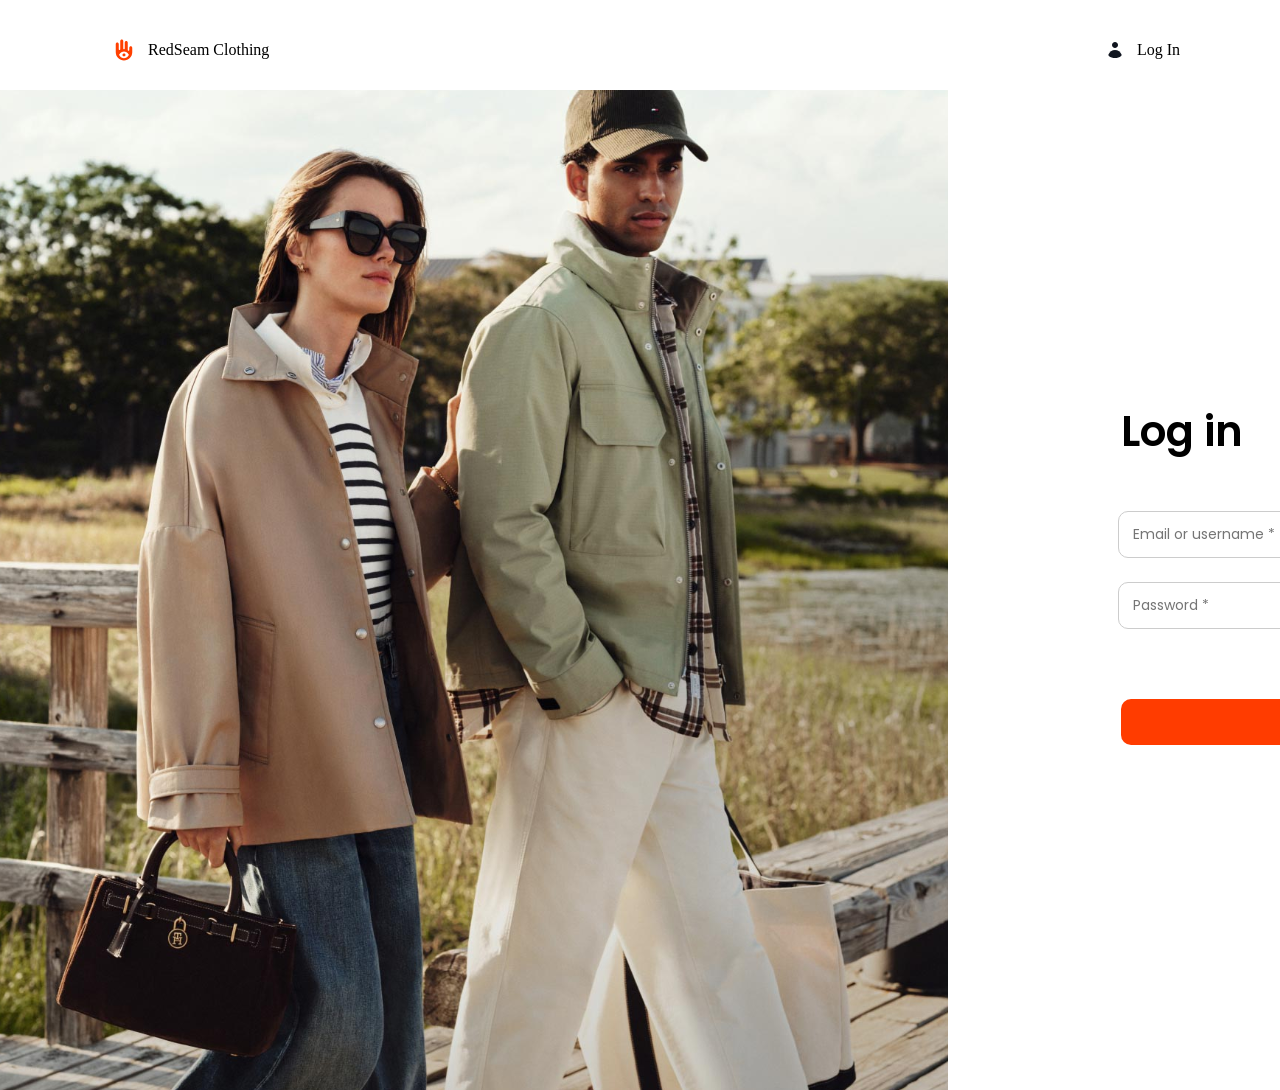
==== index.html @ 2d5c817e "log in page" ====
<!DOCTYPE html>
<html lang="en">
<head>
    <meta charset="UTF-8">
    <meta name="viewport" content="width=device-width, initial-scale=1.0">
    <title>Bootcamp project</title>
    <link rel="stylesheet" href="style.css">
    <link rel="preconnect" href="https://fonts.googleapis.com">
<link rel="preconnect" href="https://fonts.gstatic.com" crossorigin>
<link href="https://fonts.googleapis.com/css2?family=Poppins:ital,wght@0,100;0,200;0,300;0,400;0,500;0,600;0,700;0,800;0,900;1,100;1,200;1,300;1,400;1,500;1,600;1,700;1,800;1,900&display=swap" rel="stylesheet">
</head>
<body>
    <nav-main class="container">
            <div id="logo">
        <img id="mainLogo" src="assets/Vector.svg" alt="Brand Logo">
        <span>RedSeam Clothing</span>
            </div>  
            <div id="logIn">
        <img id="mainLogo" src="assets/Union.svg" alt="Log In">
        <span>Log In</span>        
            </div>
    </nav-main>
    <main id="login-page">
        <img id="mainPhoto" src="assets/Rectangle 10.svg" alt="">
        <div id="login-container">
            <h2 id="login-title">Log in</h2>
            <form id="login-form">
    <!-- email / username -->
    <div class="input-group">
      <input type="email"
       id="username"
        name="username"
         placeholder="Email or username *"
          required 
           aria-describedby="email-error">
    </div>
    <p id="email-error" class="error" hidden>
    Invalid email address. Please try again.
  </p>
     <!-- password with eye icon -->
    <div class="input-group">
      <input type="password"
       id="password" 
        name="password"
         placeholder="Password *"
          required
           aria-describedby="pw-error">
      <img id="togglePassword" src="assets/Vector.png" alt="">
    </div>
    <p id="pw-error" class="error" hidden>
    Incorrect password. Please try again.
  </p>
    <button type="submit" id="btn-login">Log in</button>
            <p id="register-text">
      Not a member? <a href="#" id="register-link">Register</a>
    </p>
  </form>
</div>
        </div>
    </main>
   





    <script src="app.js"></script>
</body>
</html>
---- style.css ----
/* logIn Page */
/* navbar */
body {
  max-width: 1920px;
  margin: 0 auto;
  
}
nav-main {
    display: flex;
    justify-content: space-between;
    align-items: center;
    margin-top: 10px;
    height: 80px;
    padding: 0 100px;
}
.container
#logo {
    display: flex;
    align-items: center;
}
#logIn {
    display: flex;
    align-items: center;
}
#mainLogo {
    padding: 15px;
}
#login-page {
display: flex;
align-items: center;
}
#login-container {
  margin-left: 173px;
}
#mainPhoto {
  height: 100%;
  
}

#login-title {
  font-family: 'Poppins', sans-serif;
  font-size: 42px;
  font-weight: 600;
  margin-bottom: 48px;
  color: #000;
}

#login-form {
  display: flex;
  flex-direction: column;
  align-items: center;
  gap: 24px;
  
  width: 100%;
}

.input-group {
  position: relative;
  width: 504px;
  left: -18px;
}

#login-form input {
  width: 100%;
  padding: 12px 14px;
  border: 1px solid #ccc;
  border-radius: 10px;
  font-size: 14px;
  font-family: 'Poppins', sans-serif;
}
.error {
  color: #d04444; /* red */
  font-size: 13px;
  margin-top: 6px;
}
[hidden] { display: none !important; }

/* eye icon inside password field */
#togglePassword {
  position: absolute;
  right: 15px;
  top: 50%;
  transform: translateY(-50%);
  cursor: pointer;
  font-size: 16px;
  color: #888;
}

#btn-login {
  margin-top: 46px;
  padding: 14px;
  border: none;
  border-radius: 10px;
  background-color: #FF3C00; /* bright orange */
  color: white;
  font-size: 16px;
  font-weight: 500;
  cursor: pointer;
  width: 534px;
}

#btn-login:hover {
  background-color: #e23600;
}

#register-text {
  font-size: 14px;
  font-family: 'Poppins', sans-serif;
  color: #333;
  margin-top: 10px;
  text-align: center;
}

#register-link {
  color: #FF3C00;
  font-weight: 500;
  text-decoration: none;
}

#register-link:hover {
  text-decoration: underline;
}













/* nav2(main) */

/* container */
#nav-secondary {
  display: flex;
  justify-content: space-between;
  align-items: center;
  max-width: 1720px;
  height: 63px;
  margin: 0 auto;
}

/* products title */
#products-title {
  font-family: 'Poppins', sans-serif;
  font-size: 42px;
  font-weight: 600;
  color: #3E424A; 
  margin: 0;
}

/* right-side controls */
#products-controls {
  display: flex;
  align-items: center;
  
}

/* results info */
#results-info {
  font-family: 'Poppins', sans-serif;
  font-size: 12px;
  font-weight: 400;
  color: #3E424A;
}

/* divider line */
#divider {
    display: inline-block;
  width: 1px;
  height: 24px;
  background-color: #E1DFE1;
  border-left: 1px solid #E1DFE1;
  transform: rotate(0deg); /* already vertical */
}

/* filter button */
#btn-filter {
  display: flex;
  align-items: center;
  gap: 8px;
  font-family: 'Poppins', sans-serif;
  font-size: 16px;
  font-weight: 400;
  color: #3E424A;
  background: none;
  border: none;
  cursor: pointer;
}

/* sort */
#sort {
  display: flex;
  align-items: center;
  gap: 4px;
  font-family: 'Poppins', sans-serif;
  font-size: 16px;
  font-weight: 400;
  color: #3E424A;
  cursor: pointer;
}
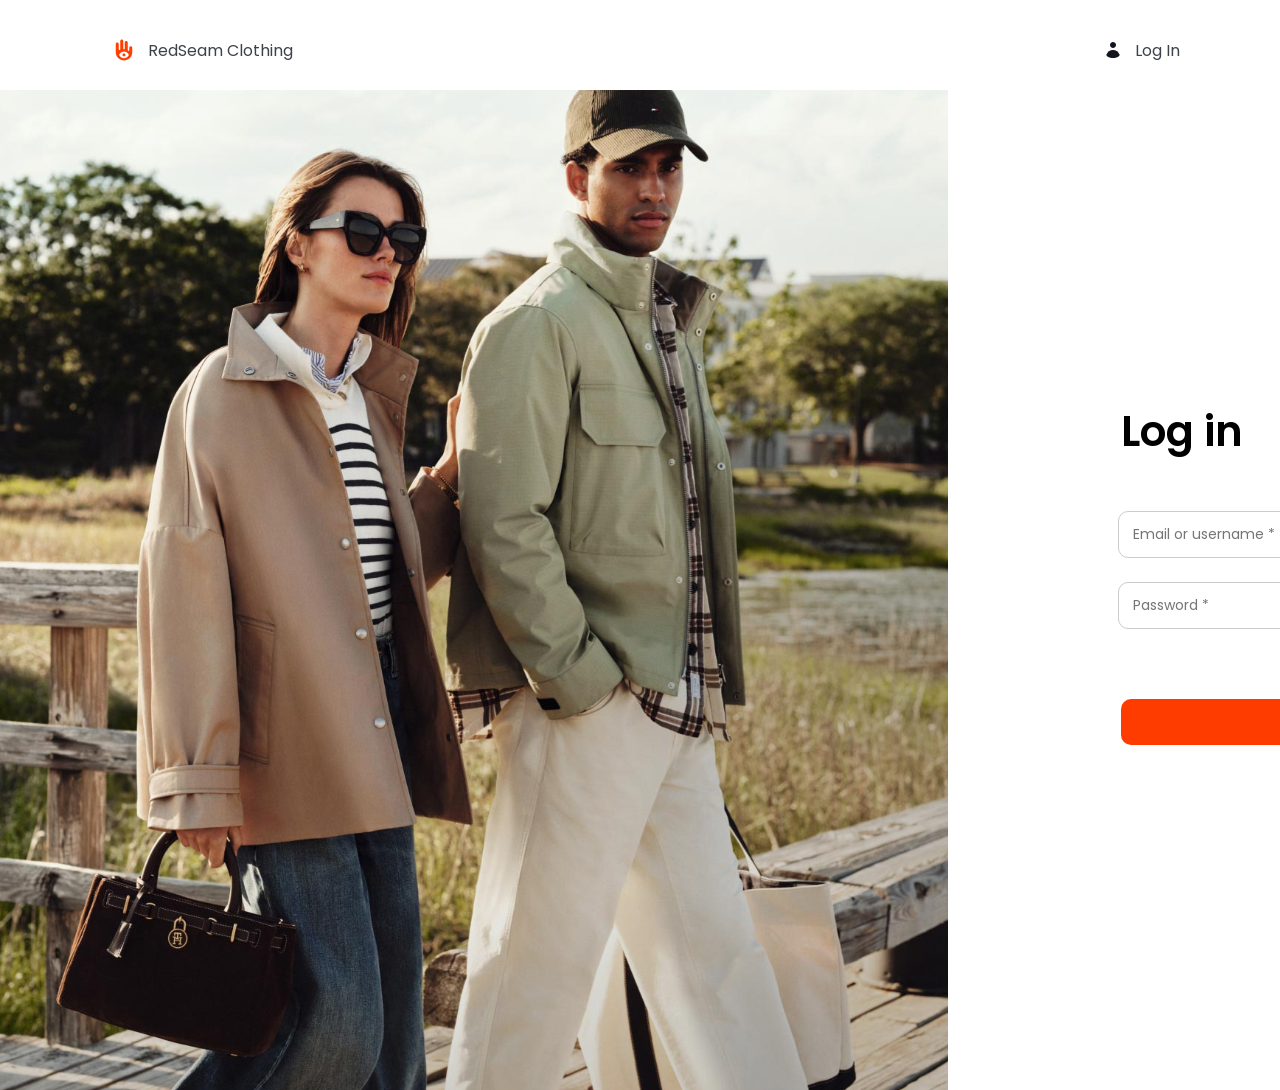
==== commit 75ce8ff0: "main page" ====
--- a/index.html
+++ b/index.html
@@ -10,7 +10,7 @@
 <link href="https://fonts.googleapis.com/css2?family=Poppins:ital,wght@0,100;0,200;0,300;0,400;0,500;0,600;0,700;0,800;0,900;1,100;1,200;1,300;1,400;1,500;1,600;1,700;1,800;1,900&display=swap" rel="stylesheet">
 </head>
 <body>
-    <nav-main class="container">
+    <nav>
             <div id="logo">
         <img id="mainLogo" src="assets/Vector.svg" alt="Brand Logo">
         <span>RedSeam Clothing</span>
@@ -19,7 +19,7 @@
         <img id="mainLogo" src="assets/Union.svg" alt="Log In">
         <span>Log In</span>        
             </div>
-    </nav-main>
+    </nav>
     <main id="login-page">
         <img id="mainPhoto" src="assets/Rectangle 10.svg" alt="">
         <div id="login-container">
--- a/style.css
+++ b/style.css
@@ -1,19 +1,20 @@
-/* logIn Page */
+/* logIn Page index.html*/
 /* navbar */
 body {
   max-width: 1920px;
   margin: 0 auto;
-  
-}
-nav-main {
+  color: #3E424A;
+  font-family: 'Poppins', sans-serif;
+}
+nav {
     display: flex;
+
     justify-content: space-between;
     align-items: center;
     margin-top: 10px;
     height: 80px;
     padding: 0 100px;
 }
-.container
 #logo {
     display: flex;
     align-items: center;
@@ -21,6 +22,7 @@
 #logIn {
     display: flex;
     align-items: center;
+
 }
 #mainLogo {
     padding: 15px;
@@ -124,10 +126,7 @@
 
 
 
-
-
-
-
+/* main page */
 
 
 
@@ -142,7 +141,7 @@
   align-items: center;
   max-width: 1720px;
   height: 63px;
-  margin: 0 auto;
+  margin: 72px auto;
 }
 
 /* products title */
@@ -151,7 +150,7 @@
   font-size: 42px;
   font-weight: 600;
   color: #3E424A; 
-  margin: 0;
+  margin-left: 15px;
 }
 
 /* right-side controls */
@@ -167,6 +166,7 @@
   font-size: 12px;
   font-weight: 400;
   color: #3E424A;
+  margin: 25px;
 }
 
 /* divider line */
@@ -183,7 +183,7 @@
 #btn-filter {
   display: flex;
   align-items: center;
-  gap: 8px;
+  gap: 5px;
   font-family: 'Poppins', sans-serif;
   font-size: 16px;
   font-weight: 400;
@@ -191,6 +191,7 @@
   background: none;
   border: none;
   cursor: pointer;
+  margin: 25px;
 }
 
 /* sort */
@@ -204,5 +205,142 @@
   color: #3E424A;
   cursor: pointer;
 }
-
-
+.full-containers {
+    display: flex;
+    margin-top: 10px;
+    padding: 0 100px;
+  flex-wrap: wrap;
+  gap: 24px;
+}
+ .product-card {
+  height: 614px;
+  width: 400px;  
+  display: flex;
+  flex-direction: column;
+  gap: 10px;
+ }
+ 
+#footer {
+  width: 100%;
+  padding: 40px 0;
+  display: flex;
+  justify-content: center;   /* center horizontally */
+  align-items: center;       /* center vertically inside footer */
+}
+
+#pagination {
+  display: flex;
+  gap: 8px;
+  font-family: 'Poppins', sans-serif;
+
+}
+
+/* buttons */
+.page-btn {
+  padding: 6px 12px;
+  border: 1px solid #ddd;
+  background: #fff;
+  cursor: pointer;
+  border-radius: 4px;
+  color: #3E424A;
+  font-size: 14px;
+  transition: all 0.2s ease;
+}
+
+.page-btn:hover {
+  background: #f5f5f5;
+}
+
+.page-btn.active {
+  background: #FF3C00;  /* orange highlight */
+  color: #fff;
+  font-weight: 600;
+  border-color: #FF3C00;
+}
+
+.dots {
+  color: #3E424A;
+  font-size: 14px;
+  padding: 6px 10px;
+}
+
+#filter-panel {
+  position: absolute;
+  top: 220px; /* adjust based on filter button */
+  right: 200px; 
+  background: white;
+  padding: 20px;
+  border-radius: 8px;
+  box-shadow: 0 4px 12px rgba(0,0,0,0.1);
+  width: 400px;
+  z-index: 10;
+  height: 170px;
+}
+
+/* make inputs side by side */
+.filter-inputs {
+  display: flex;
+  gap: 10px;
+  margin: 15px 0;
+}
+
+.filter-inputs input {
+  flex: 1;
+  padding: 10px;
+  border: 1px solid #ddd;
+  border-radius: 6px;
+  font-size: 14px;
+}
+
+#apply-filter {
+  padding: 10px;
+  background: #FF3C00;
+  color: white;
+  border: none;
+  border-radius: 6px;
+  cursor: pointer;
+  font-weight: 500;
+  margin-left: 300px;
+  width: 100px;
+}
+
+#sort {
+  position: relative; /* important so dropdown anchors to this */
+  display: flex;
+  align-items: center;
+  gap: 4px;
+  cursor: pointer;
+}
+
+#sort-panel {
+  position: absolute;
+  top: 100%;    /* below the "Sort by" button */
+  right: 0;     /* align to right side */
+  border: 1px solid #E1DFE1;
+  background-color: white;
+  border-radius: 8px;
+  padding: 16px;
+  box-shadow: 0px 4px 8px rgba(0,0,0,0.1);
+  display: flex;
+  flex-direction: column;
+  gap: 6px;
+  width: 220px;
+  z-index: 100;
+  margin-top: 10px;
+}
+
+.sort-option {
+  background: none;
+  border: none;
+  font-family: 'Poppins', sans-serif;
+  font-size: 14px;
+  text-align: left;
+  padding: 4px 0;
+  cursor: pointer;
+  color: #3E424A;
+}
+
+.sort-option:hover {
+  color: #FF3C00;
+}
+
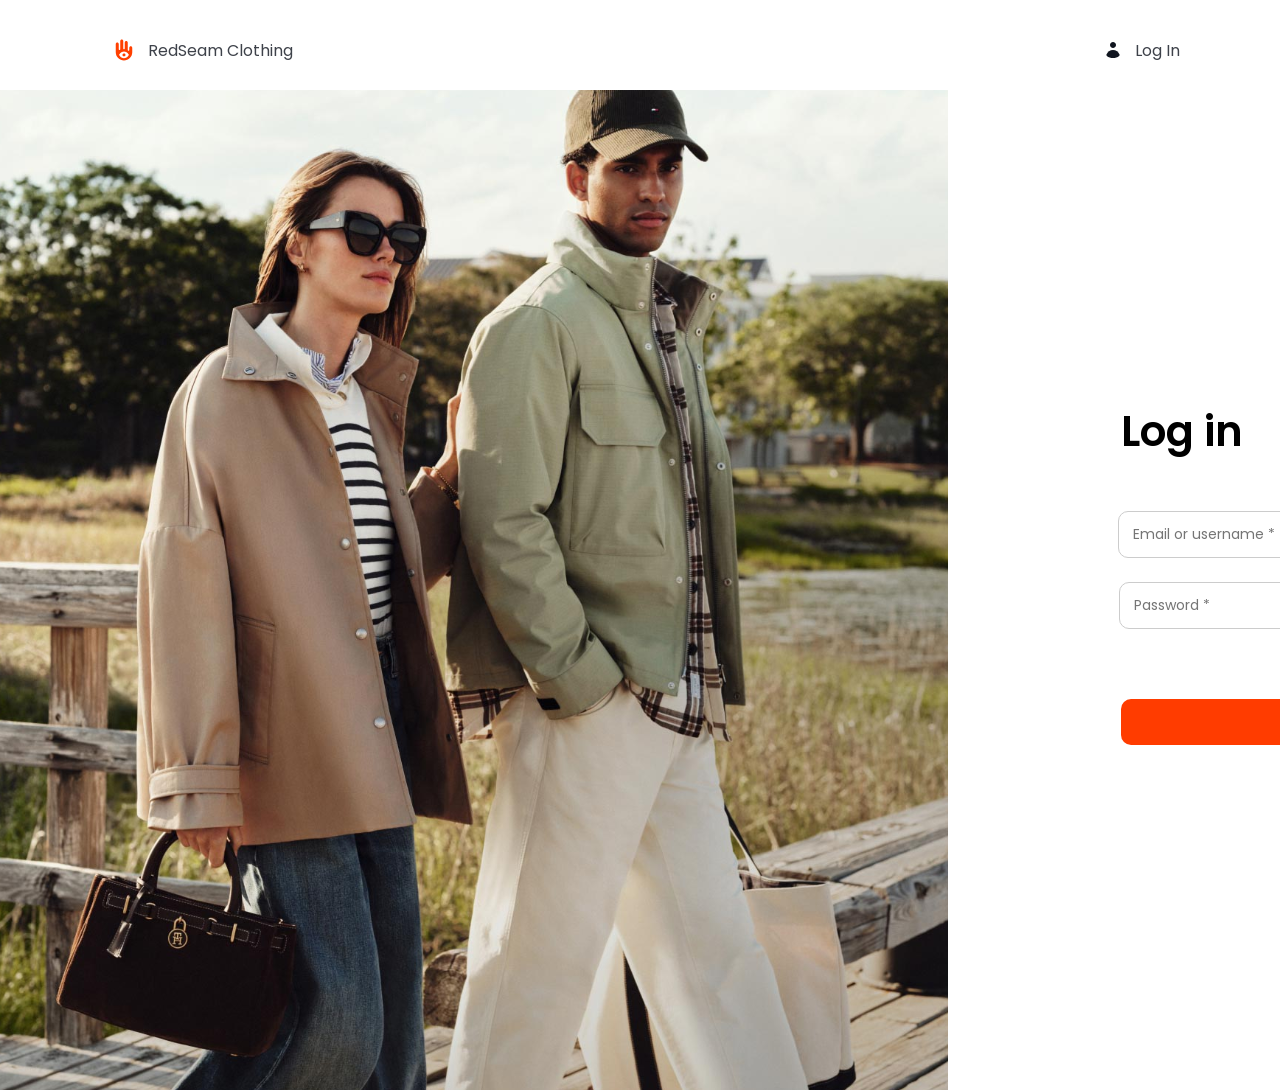
==== commit e430a030: "lgin reg js" ====
--- a/index.html
+++ b/index.html
@@ -27,7 +27,7 @@
             <form id="login-form">
     <!-- email / username -->
     <div class="input-group">
-      <input type="email"
+      <input type="text"
        id="username"
         name="username"
          placeholder="Email or username *"
@@ -38,21 +38,21 @@
     Invalid email address. Please try again.
   </p>
      <!-- password with eye icon -->
-    <div class="input-group">
+    <div class="input-group2">
       <input type="password"
        id="password" 
         name="password"
          placeholder="Password *"
           required
            aria-describedby="pw-error">
-      <img id="togglePassword" src="assets/Vector.png" alt="">
-    </div>
+      <img id="togglePassword1" src="assets/eye.png" alt="">
+      </div>
     <p id="pw-error" class="error" hidden>
     Incorrect password. Please try again.
   </p>
     <button type="submit" id="btn-login">Log in</button>
             <p id="register-text">
-      Not a member? <a href="#" id="register-link">Register</a>
+      Not a member? <a href="registration.html" id="register-link">Register</a>
     </p>
   </form>
 </div>
--- a/style.css
+++ b/style.css
@@ -61,6 +61,11 @@
   width: 504px;
   left: -18px;
 }
+.input-group2 {
+  position: relative;
+  width: 504px;
+  left: -17px;
+}
 
 #login-form input {
   width: 100%;
@@ -69,6 +74,7 @@
   border-radius: 10px;
   font-size: 14px;
   font-family: 'Poppins', sans-serif;
+  
 }
 .error {
   color: #d04444; /* red */
@@ -77,15 +83,16 @@
 }
 [hidden] { display: none !important; }
 
-/* eye icon inside password field */
-#togglePassword {
+#togglePassword1 {
   position: absolute;
-  right: 15px;
+  right: 10px;
   top: 50%;
   transform: translateY(-50%);
   cursor: pointer;
   font-size: 16px;
   color: #888;
+  margin: 0;
+  
 }
 
 #btn-login {
@@ -93,7 +100,7 @@
   padding: 14px;
   border: none;
   border-radius: 10px;
-  background-color: #FF3C00; /* bright orange */
+  background-color: #FF3C00; 
   color: white;
   font-size: 16px;
   font-weight: 500;
@@ -132,7 +139,7 @@
 
 
 
-/* nav2(main) */
+
 
 /* container */
 #nav-secondary {
@@ -144,7 +151,7 @@
   margin: 72px auto;
 }
 
-/* products title */
+
 #products-title {
   font-family: 'Poppins', sans-serif;
   font-size: 42px;
@@ -153,7 +160,7 @@
   margin-left: 15px;
 }
 
-/* right-side controls */
+
 #products-controls {
   display: flex;
   align-items: center;
@@ -169,14 +176,14 @@
   margin: 25px;
 }
 
-/* divider line */
+
 #divider {
     display: inline-block;
   width: 1px;
   height: 24px;
   background-color: #E1DFE1;
   border-left: 1px solid #E1DFE1;
-  transform: rotate(0deg); /* already vertical */
+  transform: rotate(0deg); 
 }
 
 /* filter button */
@@ -224,8 +231,8 @@
   width: 100%;
   padding: 40px 0;
   display: flex;
-  justify-content: center;   /* center horizontally */
-  align-items: center;       /* center vertically inside footer */
+  justify-content: center;   
+  align-items: center;       
 }
 
 #pagination {
@@ -252,7 +259,7 @@
 }
 
 .page-btn.active {
-  background: #FF3C00;  /* orange highlight */
+  background: #FF3C00;  
   color: #fff;
   font-weight: 600;
   border-color: #FF3C00;
@@ -266,7 +273,7 @@
 
 #filter-panel {
   position: absolute;
-  top: 220px; /* adjust based on filter button */
+  top: 220px; 
   right: 200px; 
   background: white;
   padding: 20px;
@@ -277,7 +284,7 @@
   height: 170px;
 }
 
-/* make inputs side by side */
+
 .filter-inputs {
   display: flex;
   gap: 10px;
@@ -305,7 +312,7 @@
 }
 
 #sort {
-  position: relative; /* important so dropdown anchors to this */
+  position: relative; 
   display: flex;
   align-items: center;
   gap: 4px;
@@ -314,8 +321,8 @@
 
 #sort-panel {
   position: absolute;
-  top: 100%;    /* below the "Sort by" button */
-  right: 0;     /* align to right side */
+  top: 100%;    
+  right: 0;     
   border: 1px solid #E1DFE1;
   background-color: white;
   border-radius: 8px;
@@ -344,3 +351,162 @@
   color: #FF3C00;
 }
 
+#registration-container {
+  width: 554px;
+  margin: 0 auto;
+  display: flex;
+  flex-direction: column;
+  gap: 26px;
+}
+
+#registration-title {
+  font-family: 'Poppins', sans-serif;
+  font-size: 42px;
+  font-weight: 600;
+  color: #10151F;
+}
+
+#avatar-row {
+  display: flex;
+  align-items: center;
+  
+  margin-bottom: -10px;
+}
+
+#avatar {
+  width: 100px;
+  height: 100px;
+  border-radius: 50%;
+  margin-right: 30px;
+}
+
+#registration-form {
+  display: flex;
+  flex-direction: column;
+  gap: 16px;
+}
+
+#registration-form input {
+  width: 100;
+  padding: 12px 14px;
+  border: 1px solid #ccc;
+  border-radius: 8px;
+  font-family: 'Poppins', sans-serif;
+}
+.link-btn {
+  background: none;
+  border: none;
+  font-family: 'Poppins', sans-serif;
+  font-size: 14px;
+  font-weight: 400;
+  color: #3E424A;   
+  cursor: pointer;
+  padding: 10px;
+}
+
+.link-btn:hover {
+  text-decoration: underline;
+}
+
+#btn-register {
+  width: 100%;
+  padding: 14px;
+  border: none;
+  border-radius: 10px;
+  background-color: #FF3C00;
+  color: white;
+  font-size: 16px;
+  cursor: pointer;
+  margin-top: 15px;
+}
+
+#btn-register:hover {
+  background-color: #e23600;
+}
+
+#login-text {
+  text-align: center;
+  font-size: 14px;
+  font-family: 'Poppins', sans-serif;
+}
+
+#login-link {
+  color: #FF3C00;
+  font-weight: 500;
+  text-decoration: none;
+}
+
+#registration-form {
+  position: relative;
+  width: 554px;  
+  margin: 0 auto; 
+}
+
+/* Inputs */
+#password1, #password2 {
+  width: 100%;           
+  padding-right: 40px;   
+  box-sizing: border-box; 
+}
+
+
+#togglePass1, #togglePass2 {
+  position: absolute;
+  right: 15px;
+  width: 20px;
+  height: 15px;
+  cursor: pointer;
+}
+
+.input-wrapper {
+  position: relative;
+  width: 100%;
+}
+
+.input-wrapper input {
+  width: 100%;
+  padding-right: 40px; 
+  box-sizing: border-box;
+  position: relative;
+  z-index: 1;
+}
+
+.input-wrapper img {
+  position: absolute;
+  right: 12px;
+  top: 50%;
+  transform: translateY(-50%);
+  width: 20px;
+  height: 20px;
+  cursor: pointer;
+  z-index: 2;          
+  pointer-events: auto; 
+}
+
+.input-wrapper {
+  position: relative;
+  width: 100%;
+  margin-bottom: 8px; 
+}
+
+.input-wrapper input {
+  width: 100%;
+  padding-right: 40px; 
+  box-sizing: border-box;
+}
+
+.input-wrapper img {
+  position: absolute;
+  right: 12px;
+  top: 50%;
+  transform: translateY(-50%);
+  width: 20px;
+  height: 20px;
+  cursor: pointer;
+}
+
+.input-wrapper .error {
+  color: #d04444;
+  font-size: 13px;
+  margin: 4px 0 0;
+}
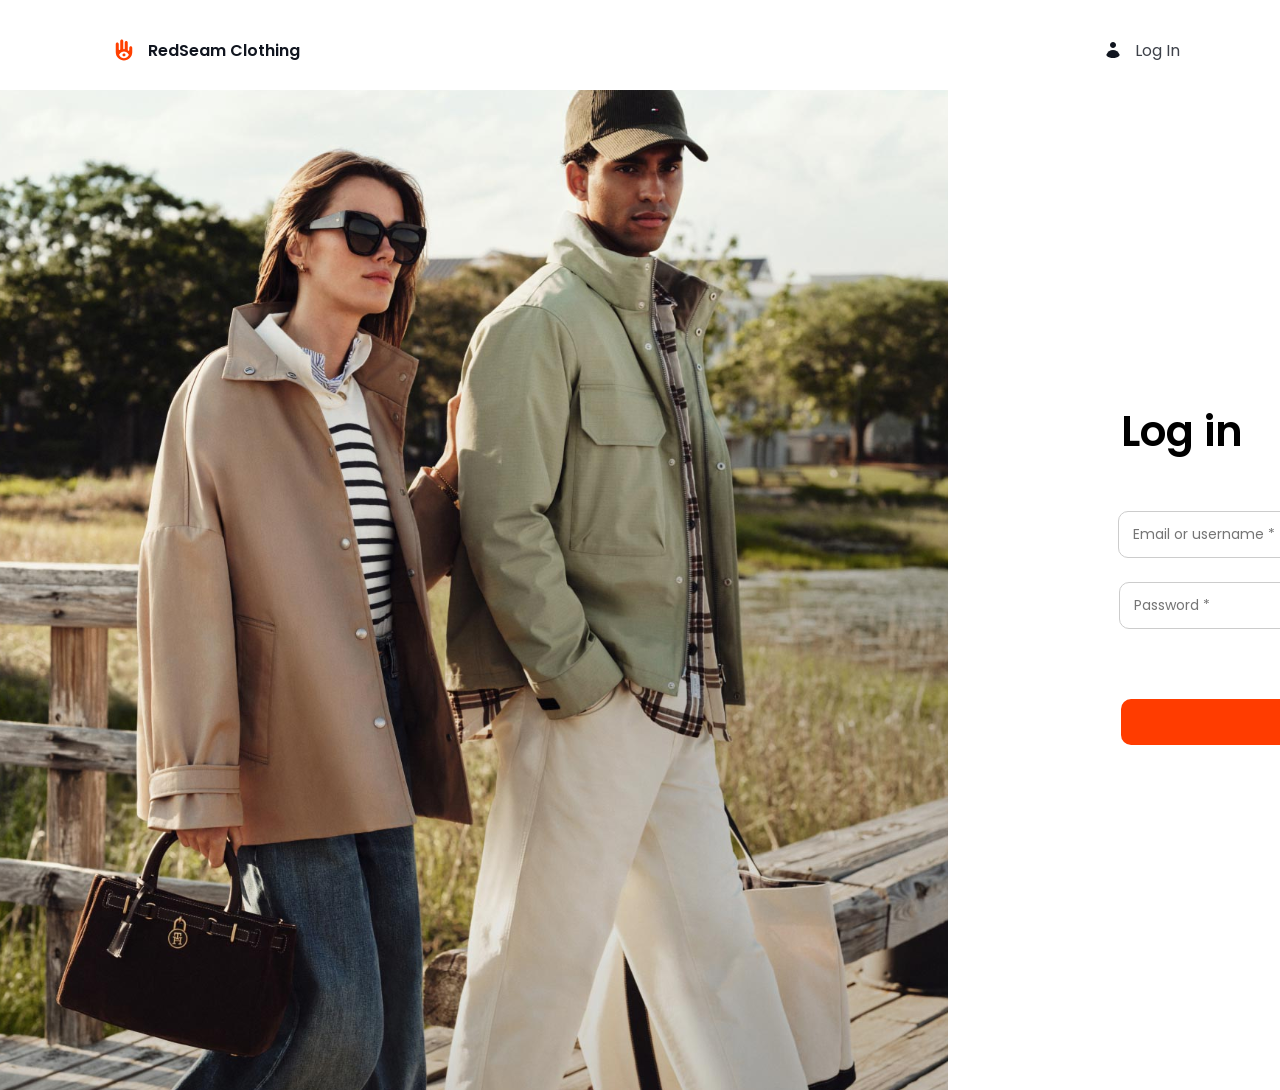
==== commit 863c5681: "products js done" ====
--- a/index.html
+++ b/index.html
@@ -11,10 +11,10 @@
 </head>
 <body>
     <nav>
-            <div id="logo">
+             <div id="logo">
         <img id="mainLogo" src="assets/Vector.svg" alt="Brand Logo">
-        <span>RedSeam Clothing</span>
-            </div>  
+        <span id="brand-name">RedSeam Clothing</span>
+            </div>    
             <div id="logIn">
         <img id="mainLogo" src="assets/Union.svg" alt="Log In">
         <span>Log In</span>        
@@ -65,5 +65,8 @@
 
 
     <script src="app.js"></script>
+    <script type="module" src="js/api.js"></script>
+<script type="module" src="js/login.js"></script>
 </body>
+
 </html>
--- a/style.css
+++ b/style.css
@@ -136,6 +136,12 @@
 /* main page */
 
 
+#brand-name {
+  font-family: "Poppins", sans-serif;
+  font-weight: 600;
+  font-size: 16px;
+  color: #10151F; /* change if your figma says different */
+}
 
 
 
@@ -184,6 +190,14 @@
   background-color: #E1DFE1;
   border-left: 1px solid #E1DFE1;
   transform: rotate(0deg); 
+}
+.product-card {
+  cursor: pointer;  
+  transition: transform 0.2s ease; 
+}
+
+.product-card:hover {
+  transform: scale(1.02); 
 }
 
 /* filter button */
@@ -509,4 +523,65 @@
   color: #d04444;
   font-size: 13px;
   margin: 4px 0 0;
-}+}
+
+/* right nav section */
+#nav-right {
+  display: flex;
+  align-items: center;
+  gap: 20px;
+}
+
+/* cart button */
+.icon-btn {
+  background: none;
+  border: none;
+  cursor: pointer;
+  padding: 0;
+}
+
+.icon-btn img {
+  height: 20px;
+  width: 20px;
+}
+
+/* user menu */
+#user-menu {
+  display: flex;
+  align-items: center;
+  gap: 8px;
+  cursor: pointer;
+}
+
+#user-avatar {
+  width: 36px;
+  height: 36px;
+  border-radius: 50%;
+  object-fit: cover;
+}
+
+#dropdown-icon {
+  width: 16px;
+  height: 16px;
+}
+
+
+/* product page */
+.product-page {
+  display: grid;
+  grid-template-columns: 1fr 1fr; 
+  gap: 40px;
+  max-width: 1200px;
+  margin: 40px auto;
+}
+
+.gallery {
+  display: flex;
+  gap: 20px;
+}
+
+.thumbnails {
+  display: flex;
+  flex-direction: column;
+  gap: 10px;
+}
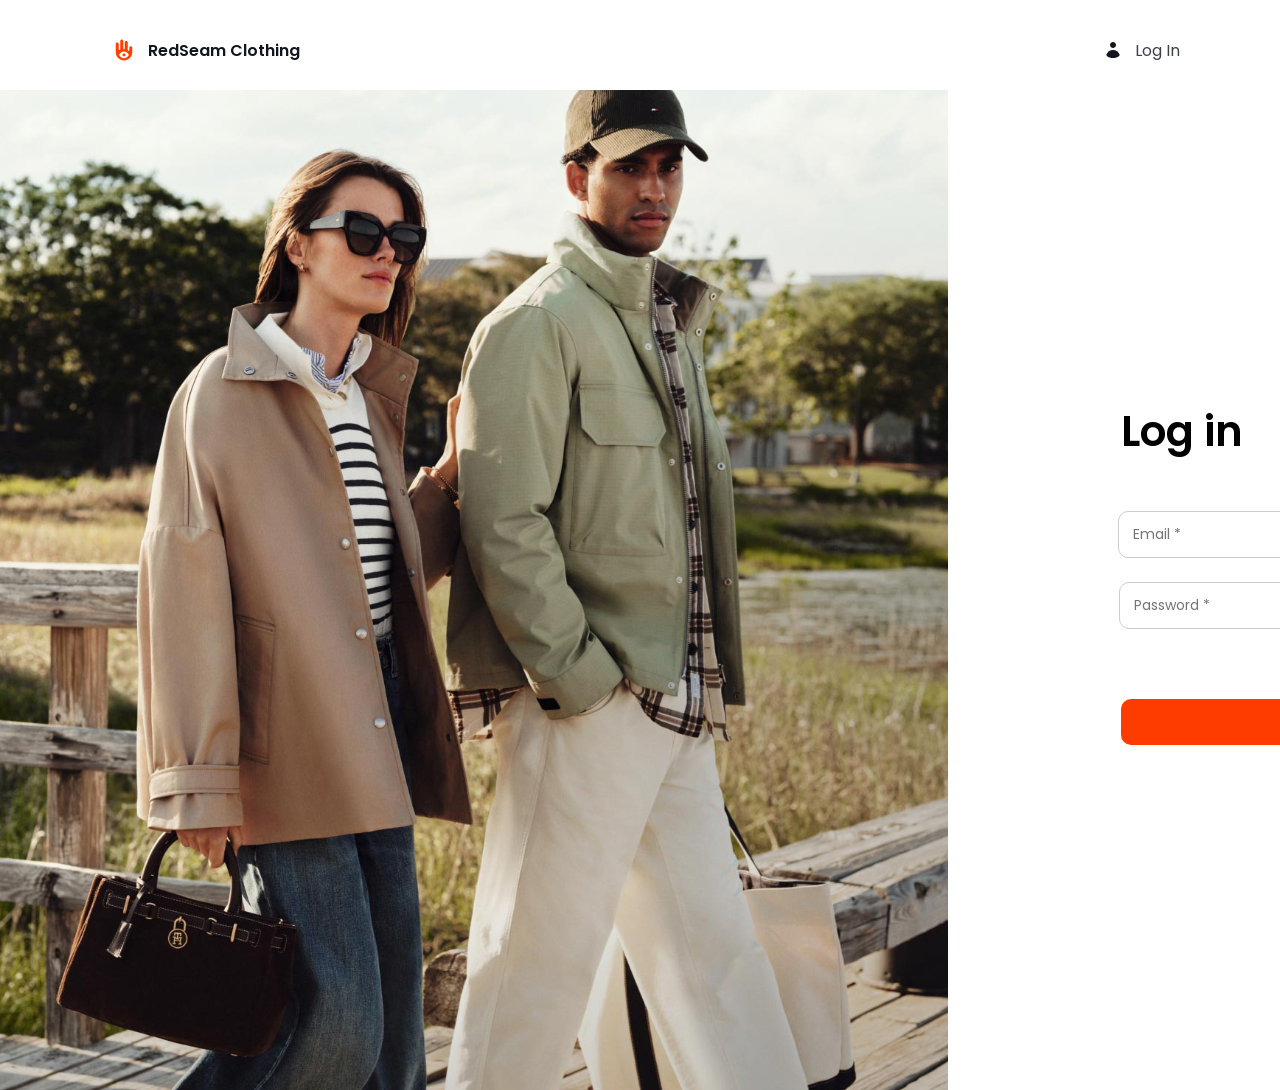
==== commit 147437ff: "some adjustements" ====
--- a/index.html
+++ b/index.html
@@ -24,19 +24,20 @@
         <img id="mainPhoto" src="assets/Rectangle 10.svg" alt="">
         <div id="login-container">
             <h2 id="login-title">Log in</h2>
-            <form id="login-form">
+            <form id="login-form" novalidate>
     <!-- email / username -->
-    <div class="input-group">
-      <input type="text"
-       id="username"
-        name="username"
-         placeholder="Email or username *"
-          required 
-           aria-describedby="email-error">
-    </div>
-    <p id="email-error" class="error" hidden>
-    Invalid email address. Please try again.
-  </p>
+ 
+<div class="input-group">
+  <input type="email"
+    id="login-email"
+    name="email"
+    placeholder="Email *"
+    required
+    aria-describedby="email-error">
+</div>
+<p id="email-error" class="error" hidden>
+  Please enter a valid email address.
+</p>
      <!-- password with eye icon -->
     <div class="input-group2">
       <input type="password"
--- a/style.css
+++ b/style.css
@@ -5,6 +5,7 @@
   margin: 0 auto;
   color: #3E424A;
   font-family: 'Poppins', sans-serif;
+  
 }
 nav {
     display: flex;
@@ -15,6 +16,10 @@
     height: 80px;
     padding: 0 100px;
 }
+#logo,
+#logIn {
+  cursor: pointer;
+}
 #logo {
     display: flex;
     align-items: center;
@@ -92,6 +97,8 @@
   font-size: 16px;
   color: #888;
   margin: 0;
+  z-index: 2;
+  pointer-events: auto;
   
 }
 
@@ -191,10 +198,7 @@
   border-left: 1px solid #E1DFE1;
   transform: rotate(0deg); 
 }
-.product-card {
-  cursor: pointer;  
-  transition: transform 0.2s ease; 
-}
+
 
 .product-card:hover {
   transform: scale(1.02); 
@@ -234,13 +238,21 @@
   gap: 24px;
 }
  .product-card {
-  height: 614px;
+  height: 550px;
   width: 400px;  
   display: flex;
   flex-direction: column;
-  gap: 10px;
+  gap: -10px;
+  cursor: pointer;  
+  transition: transform 0.2s ease;
+  box-shadow: 0 4px 8px rgba(0,0,0,0.1);
  }
- 
+.product-card h3, p {
+  margin-left: 20px;
+}
+.product-price {
+  top: 10px;       
+}
 #footer {
   width: 100%;
   padding: 40px 0;
@@ -248,23 +260,21 @@
   justify-content: center;   
   align-items: center;       
 }
-
 #pagination {
   display: flex;
-  gap: 8px;
-  font-family: 'Poppins', sans-serif;
-
-}
-
-/* buttons */
+  justify-content: center;
+  align-items: center;
+  gap: 6px;
+  margin-top: 20px;
+}
+
 .page-btn {
-  padding: 6px 12px;
   border: 1px solid #ddd;
   background: #fff;
-  cursor: pointer;
-  border-radius: 4px;
-  color: #3E424A;
-  font-size: 14px;
+  color: #555;
+  padding: 6px 12px;
+  cursor: pointer;
+  border-radius: 6px;
   transition: all 0.2s ease;
 }
 
@@ -273,18 +283,20 @@
 }
 
 .page-btn.active {
-  background: #FF3C00;  
-  color: #fff;
+  border-color: #ff4500;   /* orange border */
+  color: #ff4500;
   font-weight: 600;
-  border-color: #FF3C00;
+}
+
+.page-btn:disabled {
+  opacity: 0.5;
+  cursor: not-allowed;
 }
 
 .dots {
-  color: #3E424A;
-  font-size: 14px;
-  padding: 6px 10px;
-}
-
+  padding: 0 6px;
+  color: #888;
+}
 #filter-panel {
   position: absolute;
   top: 220px; 
@@ -332,10 +344,13 @@
   gap: 4px;
   cursor: pointer;
 }
-
+#sort-panel h4{
+  margin: 0px;
+  margin-left: 10px;
+}
 #sort-panel {
   position: absolute;
-  top: 100%;    
+  top: 100%;     
   right: 0;     
   border: 1px solid #E1DFE1;
   background-color: white;
@@ -345,9 +360,11 @@
   display: flex;
   flex-direction: column;
   gap: 6px;
-  width: 220px;
+  width: 180px;
   z-index: 100;
   margin-top: 10px;
+  
+  
 }
 
 .sort-option {
@@ -359,6 +376,7 @@
   padding: 4px 0;
   cursor: pointer;
   color: #3E424A;
+  margin-left: 10px;
 }
 
 .sort-option:hover {
@@ -383,8 +401,7 @@
 #avatar-row {
   display: flex;
   align-items: center;
-  
-  margin-bottom: -10px;
+  margin-bottom: 10px;
 }
 
 #avatar {
@@ -437,7 +454,39 @@
 #btn-register:hover {
   background-color: #e23600;
 }
-
+.upload-wrapper {
+  display: flex;
+  align-items: center;
+  gap: 12px;
+}
+
+.upload-btn {
+  display: flex;
+  align-items: center;
+  gap: 8px;
+  border: none;
+  background: none;
+  font-family: inherit;
+  font-size: 14px;
+  cursor: pointer;
+  color: #333;
+}
+
+.icon-circle {
+  width: 100px;
+  height: 100px;
+  border-radius: 50%;
+  background: #f7f6f7;
+  display: flex;
+  align-items: center;
+  justify-content: center;
+  font-size: 18px;
+}
+.icon-circle img {
+  width: 30px;
+  height: 30px;
+  object-fit: contain;
+}
 #login-text {
   text-align: center;
   font-size: 14px;
@@ -473,53 +522,29 @@
 }
 
 .input-wrapper {
+  margin-bottom: auto;
+}
+
+.input-field {
   position: relative;
+}
+
+.input-field input {
   width: 100%;
-}
-
-.input-wrapper input {
-  width: 100%;
-  padding-right: 40px; 
-  box-sizing: border-box;
-  position: relative;
-  z-index: 1;
-}
-
-.input-wrapper img {
+  padding-right: 40px; /* space for the eye icon */
+}
+
+.input-field img {
   position: absolute;
-  right: 12px;
+  right: 10px;
   top: 50%;
   transform: translateY(-50%);
   width: 20px;
   height: 20px;
   cursor: pointer;
-  z-index: 2;          
-  pointer-events: auto; 
-}
-
-.input-wrapper {
-  position: relative;
-  width: 100%;
-  margin-bottom: 8px; 
-}
-
-.input-wrapper input {
-  width: 100%;
-  padding-right: 40px; 
-  box-sizing: border-box;
-}
-
-.input-wrapper img {
-  position: absolute;
-  right: 12px;
-  top: 50%;
-  transform: translateY(-50%);
-  width: 20px;
-  height: 20px;
-  cursor: pointer;
-}
-
-.input-wrapper .error {
+}
+
+.error {
   color: #d04444;
   font-size: 13px;
   margin: 4px 0 0;
@@ -567,21 +592,819 @@
 
 
 /* product page */
+
+/* ---------- Page Layout ---------- */
+.product-page {
+  padding: 40px 80px;
+  font-family: 'Poppins', sans-serif;
+}
+
+/* Breadcrumb */
+.breadcrumb {
+  font-size: 14px;
+  color: #666;
+  margin-bottom: 20px;
+}
+
+/* Two-column layout */
+.content {
+  display: grid;
+  grid-template-columns: 1fr 1fr; 
+  gap: 40px;
+  align-items: start;
+}
+
+/* ---------- Gallery ---------- */
+.gallery {
+  display: flex;
+  width: 1000px;
+}
+
+.thumbnails {
+  display: flex;
+  flex-direction: column;
+  gap: 10px;
+}
+
+.thumbnails img {
+  width: 100px;
+  height: 120px;
+  object-fit: cover;
+  border-radius: 6px;
+  cursor: pointer;
+  border: 1px solid #eee;
+}
+
+.thumbnails img:hover {
+  border: 1px solid #ff4500; 
+}
+
+.main-image img {
+  width: 700px;
+  max-height: 660px;
+  border-radius: 10px;
+  object-fit: contain;
+  border: 1px solid #eee;
+}
+
+/* ---------- Product Page Layout ---------- */
 .product-page {
   display: grid;
   grid-template-columns: 1fr 1fr; 
   gap: 40px;
-  max-width: 1200px;
-  margin: 40px auto;
-}
-
+  padding: 40px 80px;
+  font-family: 'Poppins', sans-serif;
+  align-items: start;
+}
+
+/* Breadcrumb */
+.listing {
+  grid-column: 1 / -1; 
+  font-size: 14px;
+  color: #666;
+  margin-bottom: 20px;
+}
+
+/* ---------- Gallery ---------- */
 .gallery {
   display: flex;
   gap: 20px;
 }
 
-.thumbnails {
-  display: flex;
-  flex-direction: column;
+
+.product-card img {
+  width: 100%;
+  height: 400px;
+  object-fit: contain;
+  border-radius: 8px;
+  
+}
+.product-name {
+  text-transform: capitalize;
+  
+}
+
+/* ---------- Product Info ---------- */
+.product-info {
+  display: flex;
+  flex-direction: column;
+  gap: 24px;
+}
+
+.product-info h1 {
+  font-size: 32px;
+  font-weight: 600;
+  margin: 0;
+}
+
+.product-info .price {
+  font-size: 20px;
+  font-weight: 500;
+  color: #222;
+}
+
+/* Color Picker */
+.color-picker {
+  display: flex;
+  flex-direction: column;
+  gap: 8px;
+}
+
+.color-circle {
+  width: 28px;
+  height: 28px;
+  border-radius: 50%;
+  border: 2px solid #ddd;
+  cursor: pointer;
+  background: #f2f2f2;
+}
+.color-picker .label {
+  font-size: 14px;
+  font-weight: 500;
+}
+.color-options {
+  display: flex;
+  gap: 12px;
+}
+.color-circle {
+  width: 28px;
+  height: 28px;
+  border-radius: 50%;
+  border: 2px solid #ddd;
+  cursor: pointer;
+  background: #f2f2f2;
+}
+
+.color-circle:hover,
+.color-circle.active {
+  border-color: #ff4500;
+}
+
+/* Size Picker */
+.size-picker {
+  display: flex;
+  flex-direction: column;
+  gap: 8px;
+}
+.size-picker .label {
+  font-size: 14px;
+  font-weight: 500;
+}
+
+.size-options {
+  display: flex;
+  gap: 12px;
+}
+
+.size-btn {
+   padding: 8px 14px;
+  border: 1px solid #ccc;
+  border-radius: 6px;
+  background: #fff;
+  cursor: pointer;
+  font-size: 14px;
+}
+
+.size-btn:hover,
+.size-btn.active {
+  border-color: #ff4500;
+}
+
+/* Quantity */
+.quantity {
+  display: flex;
+  align-items: center;
   gap: 10px;
 }
+
+.quantity select {
+  padding: 6px 10px;
+  border-radius: 6px;
+  border: 1px solid #ccc;
+}
+
+/* Add to Cart Button */
+.add-to-cart {
+  padding: 16px;
+  background: #ff4500;
+  color: #fff;
+  font-size: 16px;
+  font-weight: 500;
+  border: none;
+  border-radius: 8px;
+  cursor: pointer;
+  display: flex;
+  justify-content: center;
+  align-items: center;
+  gap: 10px;
+  transition: background 0.3s ease;
+}
+
+.add-to-cart:hover {
+  background: #e63e00;
+}
+
+/* ---------- Details Section ---------- */
+.details-row {
+  display: flex;
+  justify-content: space-between;
+  align-items: flex-start;
+  border-top: 1px solid #eee;
+  padding-top: 20px;
+  gap: 20px;
+}
+.details-left {
+  flex: 1;
+}
+.details-left h3 {
+  font-size: 18px;
+  margin-bottom: 8px;
+}
+.details {
+  border-top: 1px solid #eee;
+  padding-top: 20px;
+  flex: 1;
+}
+.details-left p {
+  font-size: 14px;
+  color: #444;
+  line-height: 1.6;
+}
+
+.details-logo img {
+  max-width: 120px;
+  height: auto;
+}
+
+.details h3 {
+  font-size: 18px;
+  margin-bottom: 8px;
+}
+.details-logo img {
+  max-width: 120px;
+  height: auto;
+}
+
+.details p {
+  font-size: 14px;
+  color: #444;
+  line-height: 1.6;
+}
+
+
+.add-to-cart img {
+  width: 18px;  
+  height: 18px;
+  filter: brightness(0) invert(1); 
+}
+
+
+.full-containers .product-card h3 {
+  text-transform: capitalize;
+}
+.product-info h1 {
+  text-transform: capitalize;
+}
+
+.icon-btn img { width: 20px; height: 20px; }
+
+/* ===== CART DRAWER ===== */
+.rs-backdrop {
+  position: fixed;
+  inset: 0;
+  background: rgba(0,0,0,0.25);
+  opacity: 0;
+  pointer-events: none;
+  transition: opacity .25s ease;
+  z-index: 1999;
+}
+.rs-backdrop.open { opacity: 1; pointer-events: auto; }
+
+.rs-cart {
+  position: fixed;
+  top: 0; right: 0;
+  height: 100vh;
+  width: 100%;
+  max-width: 540px;
+  background: #fff;
+  border-left: 1px solid #E1DFE1;
+  box-shadow: -2px 0 8px rgba(0,0,0,.08);
+  display: flex;
+  flex-direction: column;
+  transform: translateX(100%);
+  transition: transform .3s ease;
+  z-index: 2000;
+}
+.rs-cart.open { transform: translateX(0); }
+
+.rs-cart__header {
+  display: flex;
+  justify-content: space-between;
+  align-items: center;
+  padding: 20px;
+}
+#rs-cart-close {
+  background: none;
+  border: 0;
+  font-size: 24px;
+  line-height: 1;
+  cursor: pointer;
+}
+
+#rs-cart-items {
+  flex: 1;
+  overflow-y: auto;
+  padding: 0 40px;
+  display: flex;
+  flex-direction: column;
+  gap: 16px;
+}
+.rs-item__qty {
+  display: flex;
+  align-items: center;  
+  gap: 8px;
+  margin-top: 8px;
+}
+.rs-qty {
+  width: 28px;
+  height: 28px;
+  border: 1px solid #ddd;
+  border-radius: 4px;
+  background: #fff;
+  cursor: pointer;
+  font-size: 16px;
+  font-weight: 500;
+  line-height: 1;
+  text-align: center;
+}
+/* Cart item row */
+.rs-item {
+  display: grid;
+  grid-template-columns: 70px 1fr auto;
+  gap: 12px;
+  
+  border-bottom: 1px solid #eee;
+  padding: 10px 0;
+}
+.rs-item img {
+  width: 80px;
+  height: 100px;
+  object-fit: contain;
+  border-radius: 6px;
+  border: 1px solid #eee;
+}
+.rs-item__info {
+  display: flex;
+  flex-direction: column;
+  gap: 10px;
+}
+.rs-item__title {
+  font-size: 14px;
+  font-weight: 600;
+  color: #333;
+  text-transform: capitalize;
+}
+.rs-item__meta {
+  font-size: 13px;
+  color: #666;
+}
+.rs-item__price {
+  font-size: 14px;
+  font-weight: 500;
+  color: #222;
+  margin-bottom: 20px;
+}
+/* Remove button inline with qty */
+.rs-remove {
+  display: flex;          
+  align-items: center;    
+  margin-left: 12px;      
+  height: 28px;           
+  background: none;
+  border: none;
+  color: #666;
+  font-size: 13px;
+  cursor: pointer;
+}
+.rs-remove:hover { color: #333; }
+
+/* Cart footer */
+.rs-cart__footer {
+  border-top: 1px solid #eee;
+  padding: 16px 20px 20px;
+}
+.rs-item__qty-row {
+  display: flex;
+  align-items: center;
+  
+  width: 100%;
+  margin-top: 8px;
+}
+
+.rs-item__qty {
+  display: flex;
+  align-items: center;
+  gap: 8px;
+}
+
+.rs-remove {
+  background: none;
+  border: none;
+  color: #666;
+  font-size: 13px;
+  cursor: pointer;
+  display: flex;
+  align-items: center; 
+  margin-left: 20px;
+
+}
+
+.rs-remove:hover {
+  color: #333;
+}
+.rs-row { display: flex; justify-content: space-between; margin: 6px 0; }
+.rs-total { margin-top: 6px; font-weight: 600; }
+#rs-checkout {
+  margin-top: 14px;
+  width: 100%;
+  padding: 14px;
+  background: #FF3C00;
+  border: none;
+  border-radius: 8px;
+  color: #fff;
+  cursor: pointer;
+}
+#rs-checkout:hover { background: #e23600; }
+
+/* Empty cart */
+.rs-cart-empty {
+  display: flex;
+  flex-direction: column;
+  align-items: center;
+  text-align: center;
+  gap: 12px;
+  padding: 60px 20px;
+  color: #666;
+}
+#start-shopping {
+  margin-top: 10px;
+  padding: 10px 20px;
+  border: none;
+  background: #FF3C00;
+  color: white;
+  border-radius: 6px;
+  cursor: pointer;
+  transition: background 0.3s ease;
+  width: 200px;
+}
+#start-shopping:hover { background: #e23600; }
+
+/* Stacked cart icon */
+.rs-cart-empty .cart-icon {
+  position: relative;
+  width: 120px;
+  height: 98px;
+}
+.rs-cart-empty .cart-icon img {
+  position: absolute;
+  top: 0;
+  left: 0;
+}
+.rs-cart-empty .cart-fill {
+  width: 92px;
+  height: 29px;
+  top: 31px;
+  left: 14px;
+}
+.cart-iicon {
+  position: relative;
+  width: 120px; 
+  height: 98px;   
+}
+
+.cart-iicon img {
+  position: absolute;
+  top: 0;
+  left: 0;
+}
+
+.cart-outline {
+  width: 100%;
+  height: auto;
+}
+
+.cart-fill {
+  width: 92px !important;
+  height: 29px !important;
+  top: 32px !important;
+  left: 12px !important;
+}
+
+.product-page-body {
+  overflow-x: hidden; 
+  overflow-y: hidden;   
+}
+/* checkout-page */
+/* ===== Checkout Page ===== */
+.checkout-page {
+  padding: 40px 100px;
+}
+
+#checkout-title {
+  font-size: 32px;
+  font-weight: 600;
+  margin-bottom: 32px;
+}
+
+.checkout-grid {
+  display: grid;
+  grid-template-columns: 2fr 1fr;
+  gap: 40px;
+}
+
+/* Left Form */
+.checkout-form {
+  background: #faf9f9;
+  padding: 32px;
+  border-radius: 12px;
+  height: 500px;
+}
+.checkout-mini {
+  
+  width: 500px;
+  height: 290px;
+  display: flex;
+  flex-direction: column;
+  justify-content: flex-start;
+}
+.checkout-form h3 {
+  margin-bottom: 44px;
+  font-size: 20px;
+  font-weight: 500;
+}
+
+#checkout-form {
+  display: grid;
+  grid-template-columns: 1fr 1fr; /* 2 columns */
+  gap: 30px;
+}
+#checkout-form .wide {
+  grid-column: span 2;
+}
+.form-row {
+  display: flex;
+  gap: 16px;
+}
+
+#checkout-form input {
+  width: 100%;
+  padding: 8px 8px;     
+  font-size: 15px;
+  border: 1px solid #ddd;
+  border-radius: 8px;
+  font-family: 'Poppins', sans-serif;
+  box-sizing: border-box;
+}
+
+/* Right Summary */
+.checkout-summary {
+  display: flex;
+  flex-direction: column;
+  gap: 20px;
+}
+
+.summary-items {
+  display: flex;
+  flex-direction: column;
+  gap: 16px;
+}
+
+.summary-item {
+  display: flex;
+  align-items: center;
+  gap: 12px;
+}
+
+.summary-item img {
+  width: 70px;
+  height: 90px;
+  object-fit: contain;
+  border: 1px solid #eee;
+  border-radius: 6px;
+}
+
+.summary-item .info {
+  flex: 1;
+}
+
+.summary-item h4 {
+  font-size: 14px;
+  margin: 0;
+}
+
+.summary-item p {
+  font-size: 13px;
+  color: #666;
+  margin: 4px 0;
+}
+
+.summary-item .price {
+  font-size: 14px;
+  font-weight: 500;
+}
+
+/* Totals */
+.summary-totals {
+  display: flex;
+  flex-direction: column;
+  gap: 6px;
+}
+
+.summary-totals .row {
+  display: flex;
+  justify-content: space-between;
+}
+
+.summary-totals .total {
+  margin-top: 6px;
+  font-weight: 600;
+}
+
+/* Pay Button */
+#btn-pay {
+  margin-top: 20px;
+  padding: 14px;
+  background: #FF3C00;
+  border: none;
+  border-radius: 8px;
+  color: white;
+  font-size: 16px;
+  font-weight: 500;
+  cursor: pointer;
+  width: 100%;
+}
+
+#btn-pay:hover {
+  background: #e23600;
+}
+/* ---------- Checkout Page ---------- */
+.checkout-item {
+  display: grid;
+  grid-template-columns: 80px 1fr auto; 
+  gap: 16px;
+  align-items: center;
+  padding: 12px 0;
+  margin-bottom: 5 0px;
+}
+
+.checkout-item img {
+  width: 80px;
+  height: 120px;
+  object-fit: contain;
+  border-radius: 6px;
+  border: 1px solid #eee;
+
+}
+
+.checkout-info {
+  display: flex;
+  flex-direction: column;
+  gap: 10px;
+}
+
+.checkout-title {
+  font-size: 14px;
+  font-weight: 600;
+  color: #333;
+}
+
+.checkout-meta {
+  font-size: 13px;
+  color: #666;
+}
+
+.checkout-side {
+  display: flex;
+  flex-direction: column;
+  align-items: flex-end;
+  justify-content: space-between;
+  height: 100%;
+}
+
+.checkout-price {
+  font-size: 14px;
+  font-weight: 500;
+  color: #222;
+  margin-bottom: 8px;
+}
+
+.checkout-remove {
+  background: none;
+  border: 0;
+  color: #666;
+  font-size: 13px;
+  cursor: pointer;
+  
+}
+
+.checkout-remove:hover {
+  color: #333;
+  
+}
+.input-with-icon {
+  position: relative;
+  display: flex;
+  align-items: center;
+}
+
+.input-with-icon .input-icon {
+  position: absolute;
+  left: 12px;              
+  width: 20px;             
+  height: 20px;
+  pointer-events: none;    
+  opacity: 0.7;            
+}
+
+.input-with-icon input {
+  width: 100%;
+  padding: 10px 12px 10px 35px !important;
+  font-size: 14px;
+}
+/* ===== Success Page ===== */
+.success-page {
+  display: flex;
+  justify-content: center;
+  align-items: center;
+  height: 100vh;
+  background: #fff;
+  font-family: 'Poppins', sans-serif;
+  position: relative;
+}
+
+.success-container {
+  text-align: center;
+}
+
+.success-icon {
+  width: 80px;
+  height: 80px;
+  margin-bottom: 24px;
+}
+
+.success-container h1 {
+  font-size: 48px;
+  font-weight: 600;
+  color: #10151F;
+  margin-bottom: 18px;
+}
+
+.success-container p {
+  font-size: 16px;
+  color: #666;
+  margin-bottom: 64px;
+}
+
+.success-btn {
+  background: #FF3C00;
+  color: #fff;
+  border: none;
+  border-radius: 8px;
+  padding: 12px 38px;
+  font-size: 15px;
+  cursor: pointer;
+  transition: background 0.3s ease;
+}
+
+.success-btn:hover {
+  background: #e23600;
+}
+
+.success-close {
+  position: absolute;
+  top: 120px;
+  right: 120px;
+  background: none;
+  border: none;
+  cursor: pointer;
+}
+
+.success-close img {
+  width: 30px;
+  height: 30px;
+}
+#checkout-error {
+  
+  color: #d04444; 
+  font-size: 15px;
+  margin-top: 90px;
+  margin-left: 170px;
+
+}
+ 
+
+input[type=number]::-webkit-inner-spin-button,
+input[type=number]::-webkit-outer-spin-button {
+  -webkit-appearance: none;
+  margin: 0;
+}
